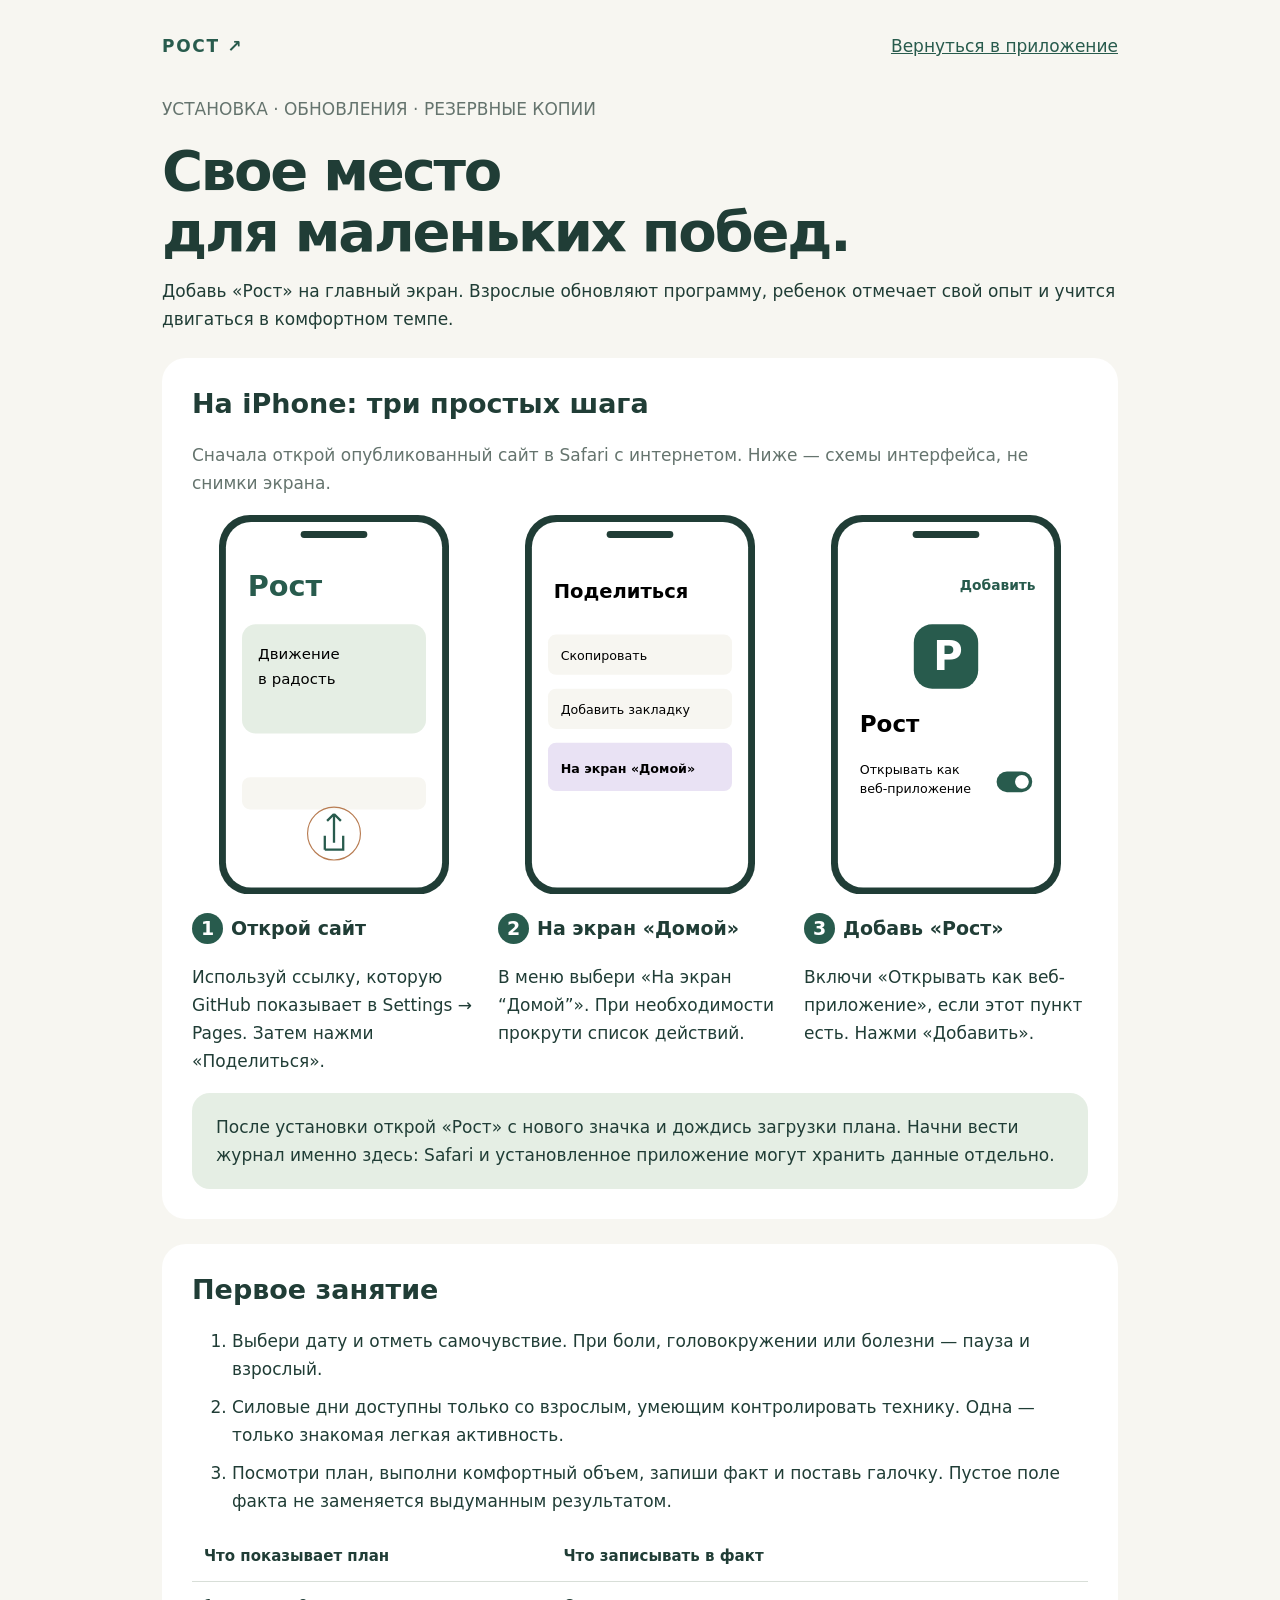
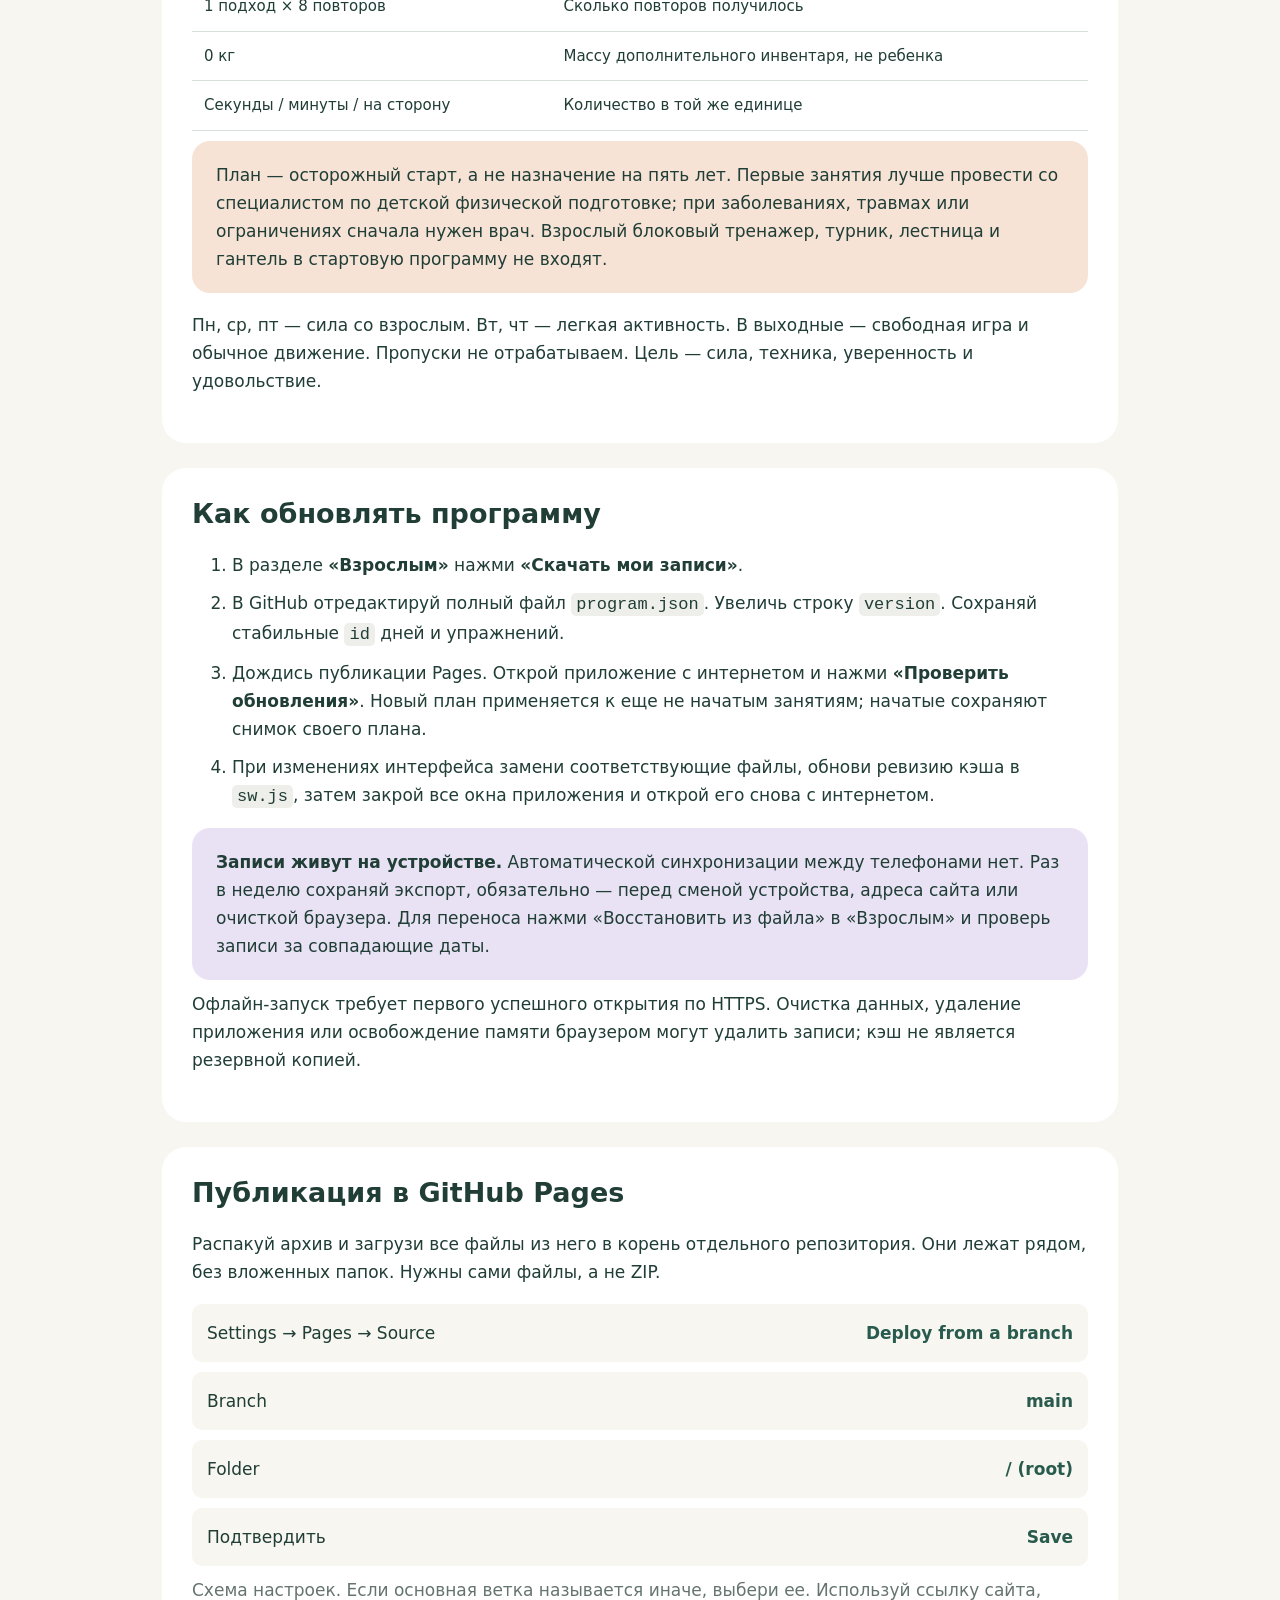
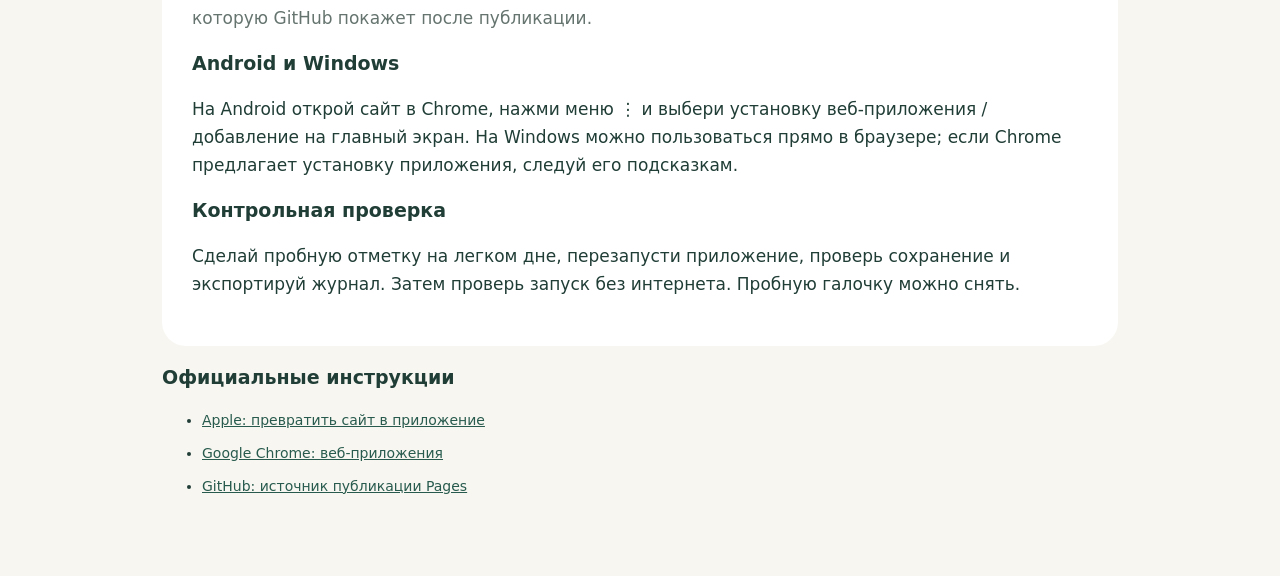
==== install.html @ 96322a13 "Publish Rost training diary PWA with starter plan and illustrated guide" ====
<!doctype html><html lang="ru"><meta charset="utf-8"><meta name="viewport" content="width=device-width,initial-scale=1"><meta name="theme-color" content="#285b4d"><title>Рост · установка и обновления</title><style>*{box-sizing:border-box}body{margin:0;background:#f7f6f1;color:#203d36;font:17px/1.65 system-ui,sans-serif}main{max-width:1000px;margin:auto;padding:32px 22px 70px}a{color:#285b4d}nav{display:flex;justify-content:space-between;gap:20px;margin-bottom:35px}.brand{font-weight:800;text-decoration:none;letter-spacing:.1em}h1{font-size:clamp(34px,7vw,56px);line-height:1.08;letter-spacing:-.04em;margin:15px 0}h2{font-size:27px;line-height:1.2;margin:0 0 20px}h3{font-size:19px;line-height:1.3}p{margin:10px 0 18px}.muted{color:#65746e}.box{background:white;padding:30px;border-radius:24px;margin-top:25px}.callout{background:#e5eee4;padding:20px 24px;border-radius:18px}.peach{background:#f6e3d6}.lilac{background:#e9e2f4}.phones{display:grid;grid-template-columns:repeat(3,1fr);gap:22px}.phone{width:100%;max-width:230px;height:auto;display:block;margin:auto}.num{display:inline-grid;place-items:center;background:#285b4d;color:white;border-radius:50%;width:31px;height:31px;font-weight:bold;margin-right:8px}table{width:100%;border-collapse:collapse;font-size:15px}td,th{text-align:left;padding:12px;border-bottom:1px solid #d8ded8}.setting{padding:15px;background:#f7f6f1;border-radius:10px;margin-top:10px;display:flex;justify-content:space-between;gap:20px}.setting b{color:#285b4d}code{font-family:ui-monospace,monospace;background:#eeefea;padding:2px 5px;border-radius:5px}li{margin:10px 0}.sources{font-size:14px}@media(max-width:650px){.phones{grid-template-columns:1fr}.box{padding:22px}.step{border-bottom:1px solid #e0e5de;padding-bottom:18px}.phone{max-width:190px}h2{font-size:25px}}@media print{nav{display:none}.box{break-inside:avoid}.phones{grid-template-columns:repeat(3,1fr)}body{font-size:12px}}</style><main><nav><a class="brand" href="./">РОСТ ↗</a><a href="./">Вернуться в приложение</a></nav><p class="muted">УСТАНОВКА · ОБНОВЛЕНИЯ · РЕЗЕРВНЫЕ КОПИИ</p><h1>Свое место<br>для маленьких побед.</h1><p>Добавь «Рост» на главный экран. Взрослые обновляют программу, ребенок отмечает свой опыт и учится двигаться в комфортном темпе.</p><section class="box"><h2>На iPhone: три простых шага</h2><p class="muted">Сначала открой опубликованный сайт в Safari с интернетом. Ниже — схемы интерфейса, не снимки экрана.</p><div class="phones"><article class="step"><svg class="phone" viewBox="0 0 200 330" role="img" aria-label="Схема шага 1: Открой сайт"><rect width="200" height="330" rx="27" fill="#203d36"/><rect x="6" y="6" width="188" height="318" rx="22" fill="white"/><rect x="71" y="14" width="58" height="6" rx="3" fill="#203d36"/><text x="25" y="70" font-size="25" fill="#285b4d" font-weight="700">Рост</text><rect x="20" y="95" width="160" height="95" rx="12" fill="#e5eee4"/><text x="34" y="125" font-size="13">Движение</text><text x="34" y="147" font-size="13">в радость</text><rect x="20" y="228" width="160" height="28" rx="7" fill="#f7f6f1"/><path d="M92 291h16v-12M92 291v-12M100 285v-25m0 0-6 6m6-6 6 6" stroke="#285b4d" stroke-width="2" fill="none"/><circle cx="100" cy="277" r="23" stroke="#b87c52" fill="none"/></svg><h3><span class="num">1</span>Открой сайт</h3><p>Используй ссылку, которую GitHub показывает в Settings → Pages. Затем нажми «Поделиться».</p></article><article class="step"><svg class="phone" viewBox="0 0 200 330" role="img" aria-label="Схема шага 2: На экран «Домой»"><rect width="200" height="330" rx="27" fill="#203d36"/><rect x="6" y="6" width="188" height="318" rx="22" fill="white"/><rect x="71" y="14" width="58" height="6" rx="3" fill="#203d36"/><text x="25" y="72" font-size="17" font-weight="700">Поделиться</text><rect x="20" y="104" width="160" height="35" rx="7" fill="#f7f6f1"/><text x="31" y="126" font-size="11">Скопировать</text><rect x="20" y="151" width="160" height="35" rx="7" fill="#f7f6f1"/><text x="31" y="173" font-size="11">Добавить закладку</text><rect x="20" y="198" width="160" height="42" rx="7" fill="#e9e2f4"/><text x="31" y="224" font-size="11" font-weight="700">На экран «Домой»</text></svg><h3><span class="num">2</span>На экран «Домой»</h3><p>В меню выбери «На экран “Домой”». При необходимости прокрути список действий.</p></article><article class="step"><svg class="phone" viewBox="0 0 200 330" role="img" aria-label="Схема шага 3: Добавь «Рост»"><rect width="200" height="330" rx="27" fill="#203d36"/><rect x="6" y="6" width="188" height="318" rx="22" fill="white"/><rect x="71" y="14" width="58" height="6" rx="3" fill="#203d36"/><text x="112" y="65" font-size="12" fill="#285b4d" font-weight="700">Добавить</text><rect x="72" y="95" width="56" height="56" rx="16" fill="#285b4d"/><text x="89" y="135" font-size="35" fill="white" font-weight="700">Р</text><text x="25" y="189" font-size="20" font-weight="700">Рост</text><text x="25" y="225" font-size="11">Открывать как</text><text x="25" y="242" font-size="11">веб-приложение</text><rect x="144" y="223" width="31" height="18" rx="9" fill="#285b4d"/><circle cx="166" cy="232" r="6" fill="white"/></svg><h3><span class="num">3</span>Добавь «Рост»</h3><p>Включи «Открывать как веб-приложение», если этот пункт есть. Нажми «Добавить».</p></article></div><div class="callout">После установки открой «Рост» с нового значка и дождись загрузки плана. Начни вести журнал именно здесь: Safari и установленное приложение могут хранить данные отдельно.</div></section><section class="box"><h2>Первое занятие</h2><ol><li>Выбери дату и отметь самочувствие. При боли, головокружении или болезни — пауза и взрослый.</li><li>Силовые дни доступны только со взрослым, умеющим контролировать технику. Одна — только знакомая легкая активность.</li><li>Посмотри план, выполни комфортный объем, запиши факт и поставь галочку. Пустое поле факта не заменяется выдуманным результатом.</li></ol><table><tr><th>Что показывает план</th><th>Что записывать в факт</th></tr><tr><td>1 подход × 8 повторов</td><td>Сколько повторов получилось</td></tr><tr><td>0 кг</td><td>Массу дополнительного инвентаря, не ребенка</td></tr><tr><td>Секунды / минуты / на сторону</td><td>Количество в той же единице</td></tr></table><p class="callout peach">План — осторожный старт, а не назначение на пять лет. Первые занятия лучше провести со специалистом по детской физической подготовке; при заболеваниях, травмах или ограничениях сначала нужен врач. Взрослый блоковый тренажер, турник, лестница и гантель в стартовую программу не входят.</p><p>Пн, ср, пт — сила со взрослым. Вт, чт — легкая активность. В выходные — свободная игра и обычное движение. Пропуски не отрабатываем. Цель — сила, техника, уверенность и удовольствие.</p></section><section class="box"><h2>Как обновлять программу</h2><ol><li>В разделе <b>«Взрослым»</b> нажми <b>«Скачать мои записи»</b>.</li><li>В GitHub отредактируй полный файл <code>program.json</code>. Увеличь строку <code>version</code>. Сохраняй стабильные <code>id</code> дней и упражнений.</li><li>Дождись публикации Pages. Открой приложение с интернетом и нажми <b>«Проверить обновления»</b>. Новый план применяется к еще не начатым занятиям; начатые сохраняют снимок своего плана.</li><li>При изменениях интерфейса замени соответствующие файлы, обнови ревизию кэша в <code>sw.js</code>, затем закрой все окна приложения и открой его снова с интернетом.</li></ol><div class="callout lilac"><b>Записи живут на устройстве.</b> Автоматической синхронизации между телефонами нет. Раз в неделю сохраняй экспорт, обязательно — перед сменой устройства, адреса сайта или очисткой браузера. Для переноса нажми «Восстановить из файла» в «Взрослым» и проверь записи за совпадающие даты.</div><p>Офлайн-запуск требует первого успешного открытия по HTTPS. Очистка данных, удаление приложения или освобождение памяти браузером могут удалить записи; кэш не является резервной копией.</p></section><section class="box"><h2>Публикация в GitHub Pages</h2><p>Распакуй архив и загрузи все файлы из него в корень отдельного репозитория. Они лежат рядом, без вложенных папок. Нужны сами файлы, а не ZIP.</p><div class="setting"><span>Settings → Pages → Source</span><b>Deploy from a branch</b></div><div class="setting"><span>Branch</span><b>main</b></div><div class="setting"><span>Folder</span><b>/ (root)</b></div><div class="setting"><span>Подтвердить</span><b>Save</b></div><p class="muted">Схема настроек. Если основная ветка называется иначе, выбери ее. Используй ссылку сайта, которую GitHub покажет после публикации.</p><h3>Android и Windows</h3><p>На Android открой сайт в Chrome, нажми меню ⋮ и выбери установку веб-приложения / добавление на главный экран. На Windows можно пользоваться прямо в браузере; если Chrome предлагает установку приложения, следуй его подсказкам.</p><h3>Контрольная проверка</h3><p>Сделай пробную отметку на легком дне, перезапусти приложение, проверь сохранение и экспортируй журнал. Затем проверь запуск без интернета. Пробную галочку можно снять.</p></section><section class="sources"><h3>Официальные инструкции</h3><ul><li><a href="https://support.apple.com/guide/iphone/iphea86e5236/ios" target="_blank" rel="noopener">Apple: превратить сайт в приложение</a></li><li><a href="https://support.google.com/chrome/answer/9658361" target="_blank" rel="noopener">Google Chrome: веб-приложения</a></li><li><a href="https://docs.github.com/en/pages/getting-started-with-github-pages/configuring-a-publishing-source-for-your-github-pages-site" target="_blank" rel="noopener">GitHub: источник публикации Pages</a></li></ul></section></main></html>
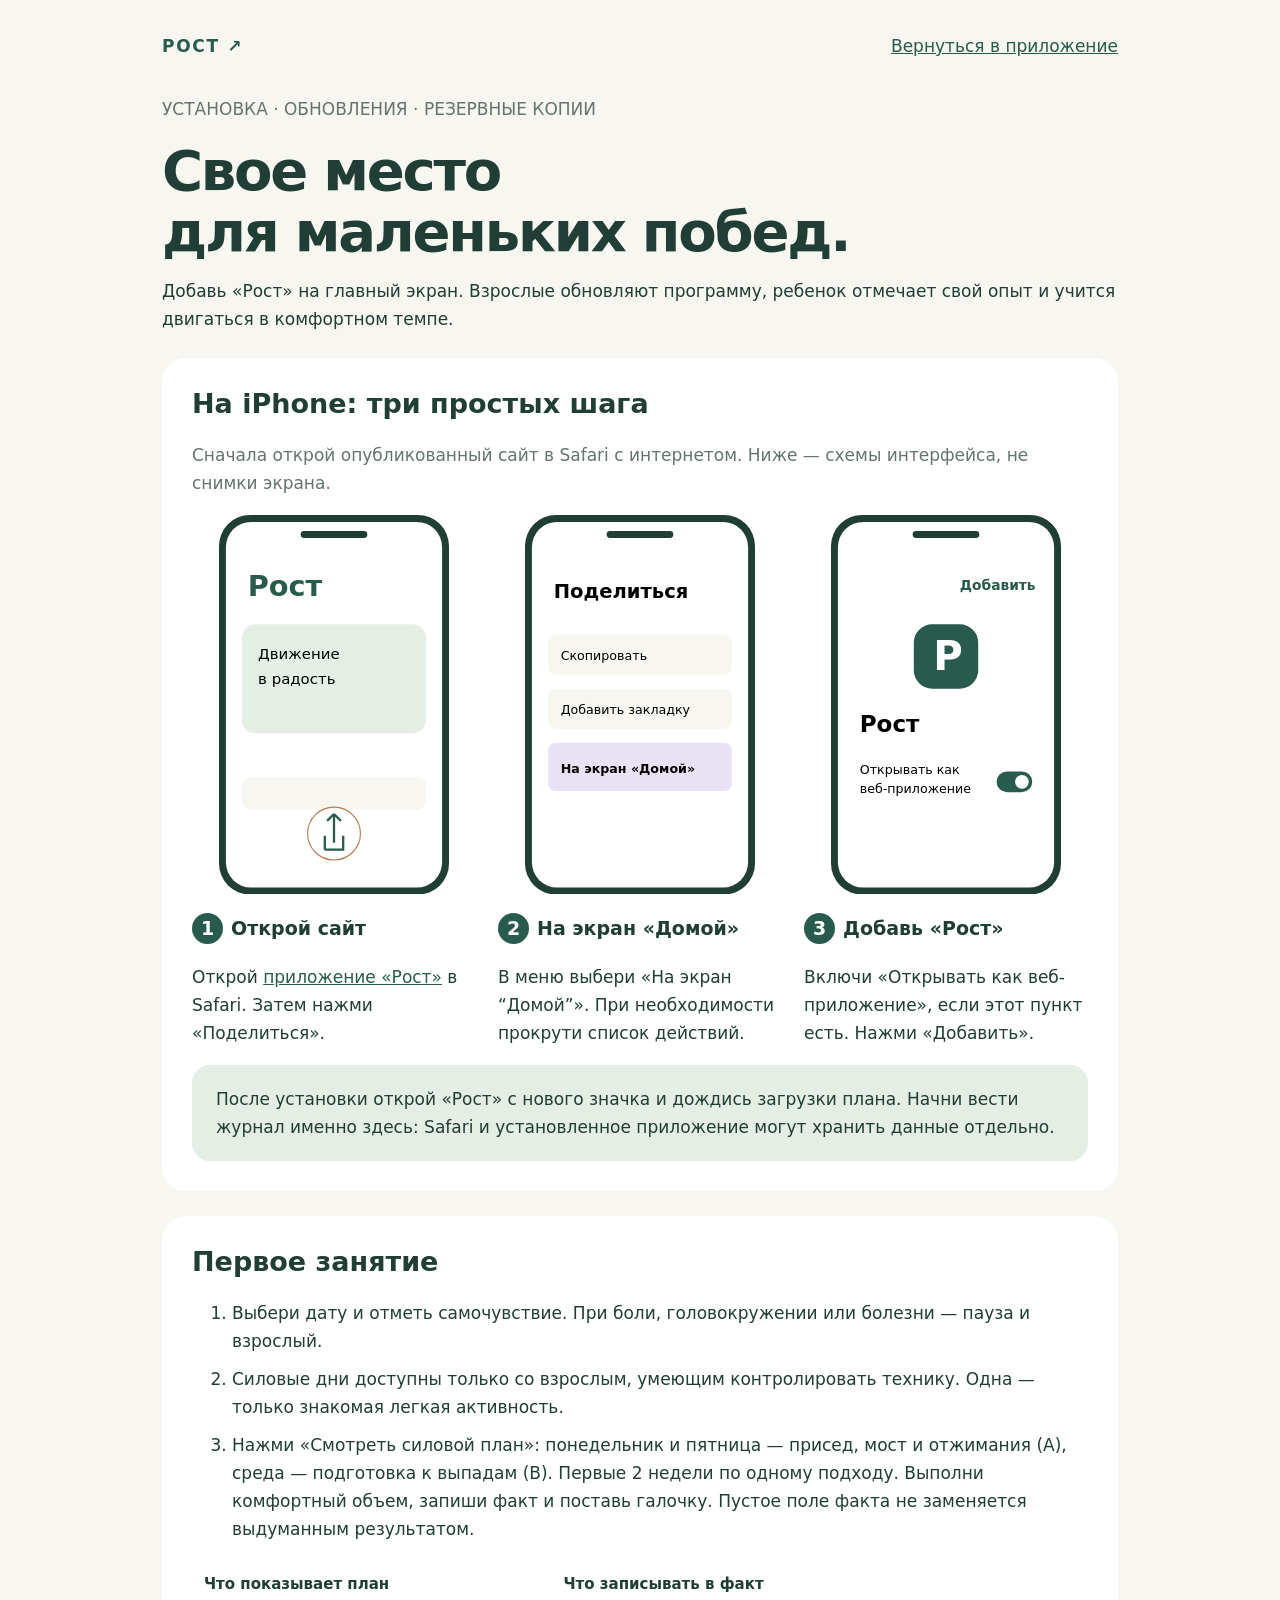
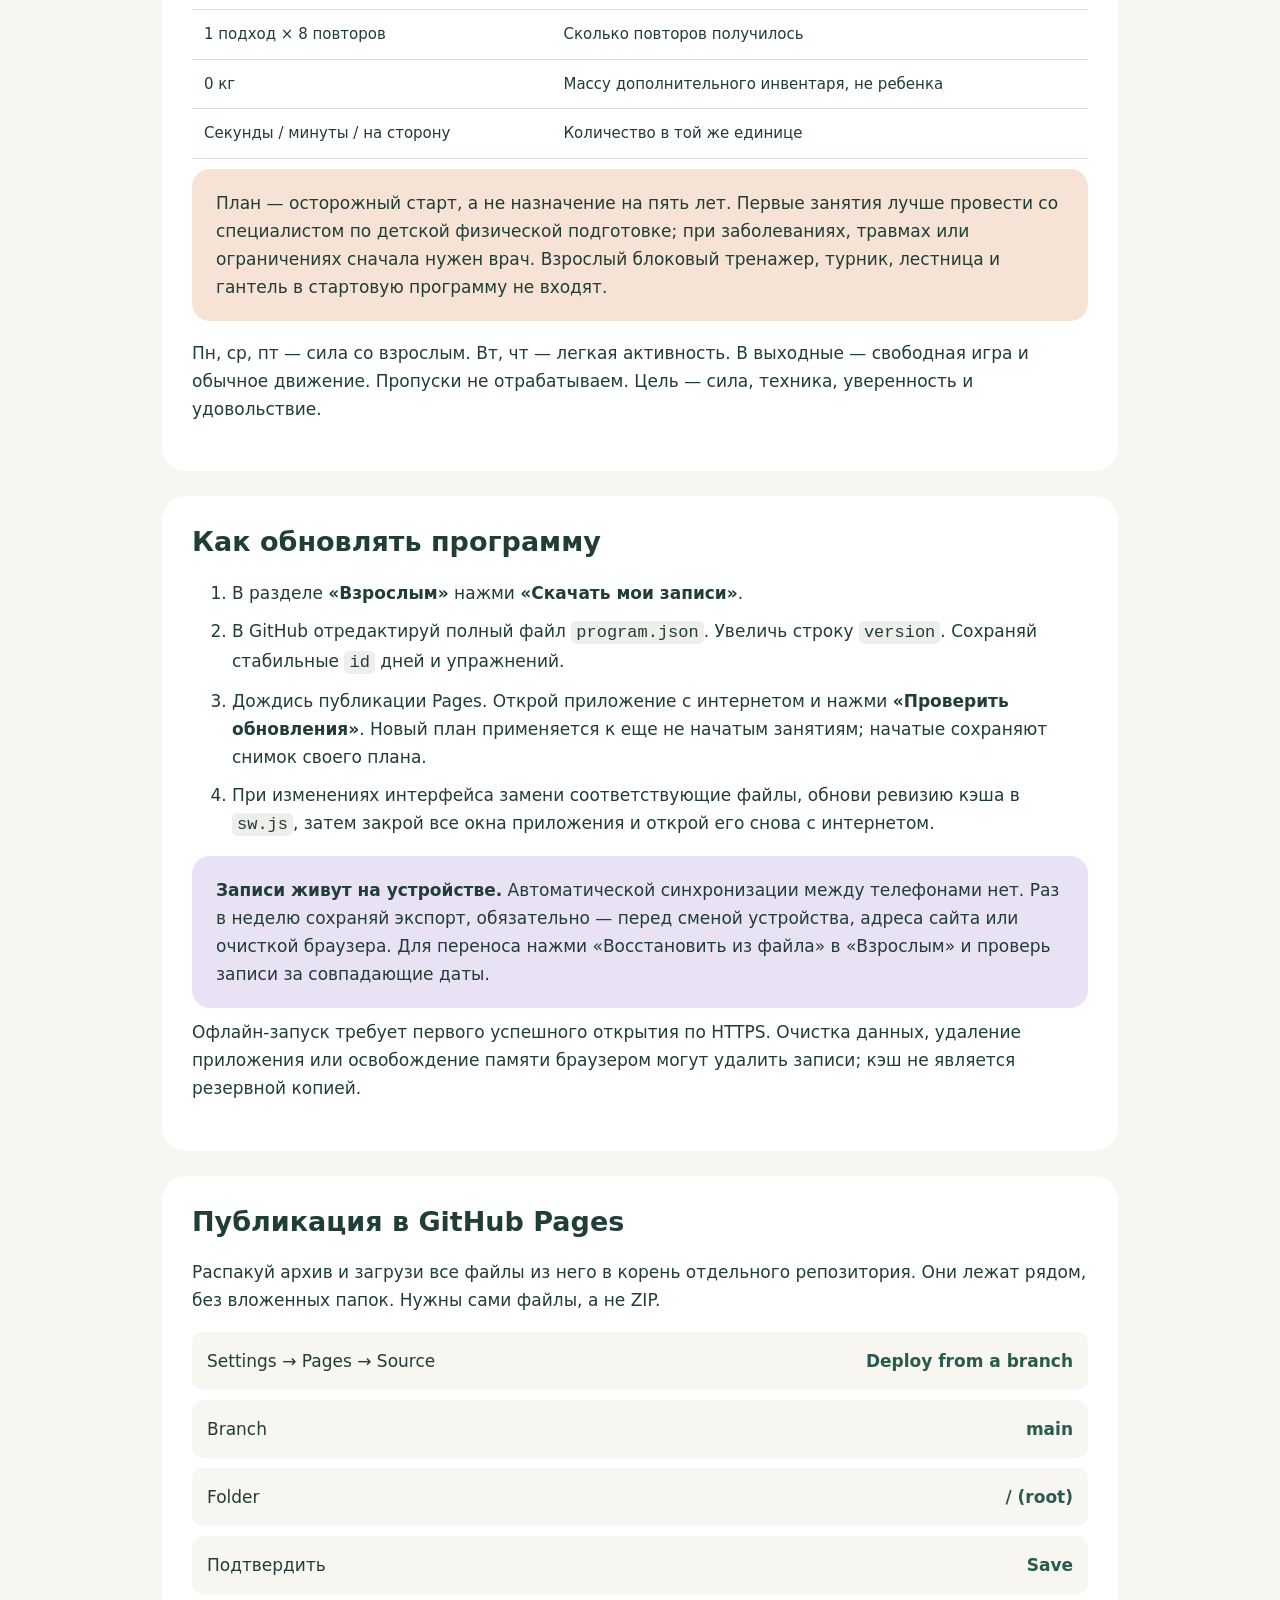
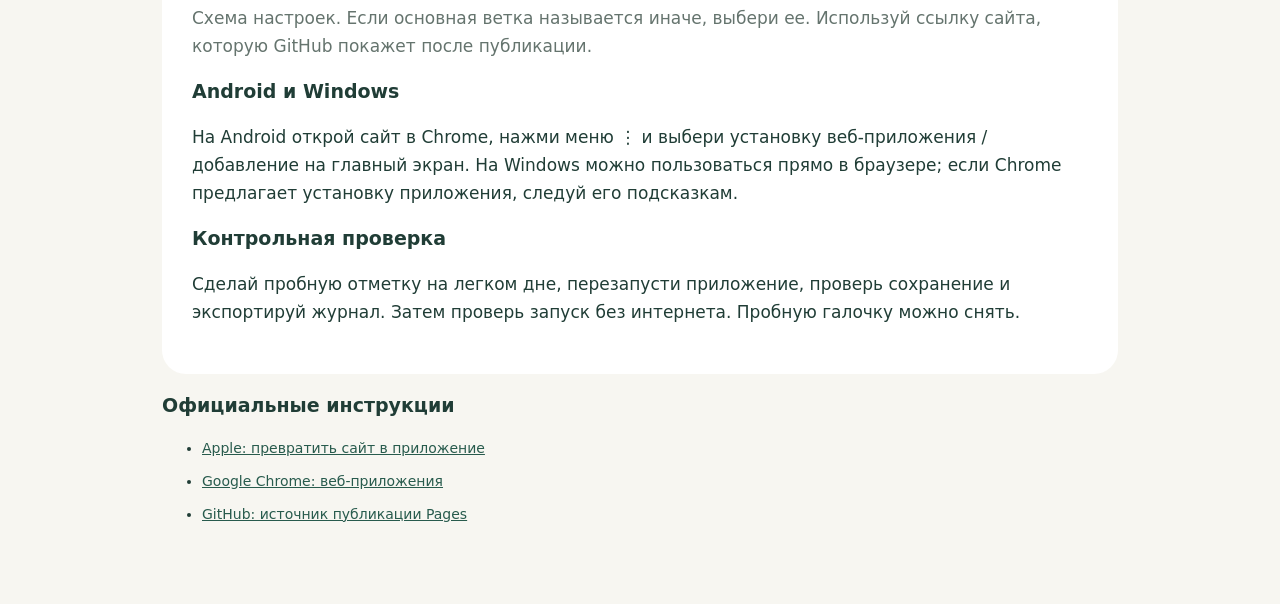
==== commit 1725d7b1: "Clarify bodyweight strength plan and show supervised sessions before starting" ====
--- a/install.html
+++ b/install.html
@@ -1 +1 @@
-<!doctype html><html lang="ru"><meta charset="utf-8"><meta name="viewport" content="width=device-width,initial-scale=1"><meta name="theme-color" content="#285b4d"><title>Рост · установка и обновления</title><style>*{box-sizing:border-box}body{margin:0;background:#f7f6f1;color:#203d36;font:17px/1.65 system-ui,sans-serif}main{max-width:1000px;margin:auto;padding:32px 22px 70px}a{color:#285b4d}nav{display:flex;justify-content:space-between;gap:20px;margin-bottom:35px}.brand{font-weight:800;text-decoration:none;letter-spacing:.1em}h1{font-size:clamp(34px,7vw,56px);line-height:1.08;letter-spacing:-.04em;margin:15px 0}h2{font-size:27px;line-height:1.2;margin:0 0 20px}h3{font-size:19px;line-height:1.3}p{margin:10px 0 18px}.muted{color:#65746e}.box{background:white;padding:30px;border-radius:24px;margin-top:25px}.callout{background:#e5eee4;padding:20px 24px;border-radius:18px}.peach{background:#f6e3d6}.lilac{background:#e9e2f4}.phones{display:grid;grid-template-columns:repeat(3,1fr);gap:22px}.phone{width:100%;max-width:230px;height:auto;display:block;margin:auto}.num{display:inline-grid;place-items:center;background:#285b4d;color:white;border-radius:50%;width:31px;height:31px;font-weight:bold;margin-right:8px}table{width:100%;border-collapse:collapse;font-size:15px}td,th{text-align:left;padding:12px;border-bottom:1px solid #d8ded8}.setting{padding:15px;background:#f7f6f1;border-radius:10px;margin-top:10px;display:flex;justify-content:space-between;gap:20px}.setting b{color:#285b4d}code{font-family:ui-monospace,monospace;background:#eeefea;padding:2px 5px;border-radius:5px}li{margin:10px 0}.sources{font-size:14px}@media(max-width:650px){.phones{grid-template-columns:1fr}.box{padding:22px}.step{border-bottom:1px solid #e0e5de;padding-bottom:18px}.phone{max-width:190px}h2{font-size:25px}}@media print{nav{display:none}.box{break-inside:avoid}.phones{grid-template-columns:repeat(3,1fr)}body{font-size:12px}}</style><main><nav><a class="brand" href="./">РОСТ ↗</a><a href="./">Вернуться в приложение</a></nav><p class="muted">УСТАНОВКА · ОБНОВЛЕНИЯ · РЕЗЕРВНЫЕ КОПИИ</p><h1>Свое место<br>для маленьких побед.</h1><p>Добавь «Рост» на главный экран. Взрослые обновляют программу, ребенок отмечает свой опыт и учится двигаться в комфортном темпе.</p><section class="box"><h2>На iPhone: три простых шага</h2><p class="muted">Сначала открой опубликованный сайт в Safari с интернетом. Ниже — схемы интерфейса, не снимки экрана.</p><div class="phones"><article class="step"><svg class="phone" viewBox="0 0 200 330" role="img" aria-label="Схема шага 1: Открой сайт"><rect width="200" height="330" rx="27" fill="#203d36"/><rect x="6" y="6" width="188" height="318" rx="22" fill="white"/><rect x="71" y="14" width="58" height="6" rx="3" fill="#203d36"/><text x="25" y="70" font-size="25" fill="#285b4d" font-weight="700">Рост</text><rect x="20" y="95" width="160" height="95" rx="12" fill="#e5eee4"/><text x="34" y="125" font-size="13">Движение</text><text x="34" y="147" font-size="13">в радость</text><rect x="20" y="228" width="160" height="28" rx="7" fill="#f7f6f1"/><path d="M92 291h16v-12M92 291v-12M100 285v-25m0 0-6 6m6-6 6 6" stroke="#285b4d" stroke-width="2" fill="none"/><circle cx="100" cy="277" r="23" stroke="#b87c52" fill="none"/></svg><h3><span class="num">1</span>Открой сайт</h3><p>Используй ссылку, которую GitHub показывает в Settings → Pages. Затем нажми «Поделиться».</p></article><article class="step"><svg class="phone" viewBox="0 0 200 330" role="img" aria-label="Схема шага 2: На экран «Домой»"><rect width="200" height="330" rx="27" fill="#203d36"/><rect x="6" y="6" width="188" height="318" rx="22" fill="white"/><rect x="71" y="14" width="58" height="6" rx="3" fill="#203d36"/><text x="25" y="72" font-size="17" font-weight="700">Поделиться</text><rect x="20" y="104" width="160" height="35" rx="7" fill="#f7f6f1"/><text x="31" y="126" font-size="11">Скопировать</text><rect x="20" y="151" width="160" height="35" rx="7" fill="#f7f6f1"/><text x="31" y="173" font-size="11">Добавить закладку</text><rect x="20" y="198" width="160" height="42" rx="7" fill="#e9e2f4"/><text x="31" y="224" font-size="11" font-weight="700">На экран «Домой»</text></svg><h3><span class="num">2</span>На экран «Домой»</h3><p>В меню выбери «На экран “Домой”». При необходимости прокрути список действий.</p></article><article class="step"><svg class="phone" viewBox="0 0 200 330" role="img" aria-label="Схема шага 3: Добавь «Рост»"><rect width="200" height="330" rx="27" fill="#203d36"/><rect x="6" y="6" width="188" height="318" rx="22" fill="white"/><rect x="71" y="14" width="58" height="6" rx="3" fill="#203d36"/><text x="112" y="65" font-size="12" fill="#285b4d" font-weight="700">Добавить</text><rect x="72" y="95" width="56" height="56" rx="16" fill="#285b4d"/><text x="89" y="135" font-size="35" fill="white" font-weight="700">Р</text><text x="25" y="189" font-size="20" font-weight="700">Рост</text><text x="25" y="225" font-size="11">Открывать как</text><text x="25" y="242" font-size="11">веб-приложение</text><rect x="144" y="223" width="31" height="18" rx="9" fill="#285b4d"/><circle cx="166" cy="232" r="6" fill="white"/></svg><h3><span class="num">3</span>Добавь «Рост»</h3><p>Включи «Открывать как веб-приложение», если этот пункт есть. Нажми «Добавить».</p></article></div><div class="callout">После установки открой «Рост» с нового значка и дождись загрузки плана. Начни вести журнал именно здесь: Safari и установленное приложение могут хранить данные отдельно.</div></section><section class="box"><h2>Первое занятие</h2><ol><li>Выбери дату и отметь самочувствие. При боли, головокружении или болезни — пауза и взрослый.</li><li>Силовые дни доступны только со взрослым, умеющим контролировать технику. Одна — только знакомая легкая активность.</li><li>Посмотри план, выполни комфортный объем, запиши факт и поставь галочку. Пустое поле факта не заменяется выдуманным результатом.</li></ol><table><tr><th>Что показывает план</th><th>Что записывать в факт</th></tr><tr><td>1 подход × 8 повторов</td><td>Сколько повторов получилось</td></tr><tr><td>0 кг</td><td>Массу дополнительного инвентаря, не ребенка</td></tr><tr><td>Секунды / минуты / на сторону</td><td>Количество в той же единице</td></tr></table><p class="callout peach">План — осторожный старт, а не назначение на пять лет. Первые занятия лучше провести со специалистом по детской физической подготовке; при заболеваниях, травмах или ограничениях сначала нужен врач. Взрослый блоковый тренажер, турник, лестница и гантель в стартовую программу не входят.</p><p>Пн, ср, пт — сила со взрослым. Вт, чт — легкая активность. В выходные — свободная игра и обычное движение. Пропуски не отрабатываем. Цель — сила, техника, уверенность и удовольствие.</p></section><section class="box"><h2>Как обновлять программу</h2><ol><li>В разделе <b>«Взрослым»</b> нажми <b>«Скачать мои записи»</b>.</li><li>В GitHub отредактируй полный файл <code>program.json</code>. Увеличь строку <code>version</code>. Сохраняй стабильные <code>id</code> дней и упражнений.</li><li>Дождись публикации Pages. Открой приложение с интернетом и нажми <b>«Проверить обновления»</b>. Новый план применяется к еще не начатым занятиям; начатые сохраняют снимок своего плана.</li><li>При изменениях интерфейса замени соответствующие файлы, обнови ревизию кэша в <code>sw.js</code>, затем закрой все окна приложения и открой его снова с интернетом.</li></ol><div class="callout lilac"><b>Записи живут на устройстве.</b> Автоматической синхронизации между телефонами нет. Раз в неделю сохраняй экспорт, обязательно — перед сменой устройства, адреса сайта или очисткой браузера. Для переноса нажми «Восстановить из файла» в «Взрослым» и проверь записи за совпадающие даты.</div><p>Офлайн-запуск требует первого успешного открытия по HTTPS. Очистка данных, удаление приложения или освобождение памяти браузером могут удалить записи; кэш не является резервной копией.</p></section><section class="box"><h2>Публикация в GitHub Pages</h2><p>Распакуй архив и загрузи все файлы из него в корень отдельного репозитория. Они лежат рядом, без вложенных папок. Нужны сами файлы, а не ZIP.</p><div class="setting"><span>Settings → Pages → Source</span><b>Deploy from a branch</b></div><div class="setting"><span>Branch</span><b>main</b></div><div class="setting"><span>Folder</span><b>/ (root)</b></div><div class="setting"><span>Подтвердить</span><b>Save</b></div><p class="muted">Схема настроек. Если основная ветка называется иначе, выбери ее. Используй ссылку сайта, которую GitHub покажет после публикации.</p><h3>Android и Windows</h3><p>На Android открой сайт в Chrome, нажми меню ⋮ и выбери установку веб-приложения / добавление на главный экран. На Windows можно пользоваться прямо в браузере; если Chrome предлагает установку приложения, следуй его подсказкам.</p><h3>Контрольная проверка</h3><p>Сделай пробную отметку на легком дне, перезапусти приложение, проверь сохранение и экспортируй журнал. Затем проверь запуск без интернета. Пробную галочку можно снять.</p></section><section class="sources"><h3>Официальные инструкции</h3><ul><li><a href="https://support.apple.com/guide/iphone/iphea86e5236/ios" target="_blank" rel="noopener">Apple: превратить сайт в приложение</a></li><li><a href="https://support.google.com/chrome/answer/9658361" target="_blank" rel="noopener">Google Chrome: веб-приложения</a></li><li><a href="https://docs.github.com/en/pages/getting-started-with-github-pages/configuring-a-publishing-source-for-your-github-pages-site" target="_blank" rel="noopener">GitHub: источник публикации Pages</a></li></ul></section></main></html>+<!doctype html><html lang="ru"><meta charset="utf-8"><meta name="viewport" content="width=device-width,initial-scale=1"><meta name="theme-color" content="#285b4d"><title>Рост · установка и обновления</title><style>*{box-sizing:border-box}body{margin:0;background:#f7f6f1;color:#203d36;font:17px/1.65 system-ui,sans-serif}main{max-width:1000px;margin:auto;padding:32px 22px 70px}a{color:#285b4d}nav{display:flex;justify-content:space-between;gap:20px;margin-bottom:35px}.brand{font-weight:800;text-decoration:none;letter-spacing:.1em}h1{font-size:clamp(34px,7vw,56px);line-height:1.08;letter-spacing:-.04em;margin:15px 0}h2{font-size:27px;line-height:1.2;margin:0 0 20px}h3{font-size:19px;line-height:1.3}p{margin:10px 0 18px}.muted{color:#65746e}.box{background:white;padding:30px;border-radius:24px;margin-top:25px}.callout{background:#e5eee4;padding:20px 24px;border-radius:18px}.peach{background:#f6e3d6}.lilac{background:#e9e2f4}.phones{display:grid;grid-template-columns:repeat(3,1fr);gap:22px}.phone{width:100%;max-width:230px;height:auto;display:block;margin:auto}.num{display:inline-grid;place-items:center;background:#285b4d;color:white;border-radius:50%;width:31px;height:31px;font-weight:bold;margin-right:8px}table{width:100%;border-collapse:collapse;font-size:15px}td,th{text-align:left;padding:12px;border-bottom:1px solid #d8ded8}.setting{padding:15px;background:#f7f6f1;border-radius:10px;margin-top:10px;display:flex;justify-content:space-between;gap:20px}.setting b{color:#285b4d}code{font-family:ui-monospace,monospace;background:#eeefea;padding:2px 5px;border-radius:5px}li{margin:10px 0}.sources{font-size:14px}@media(max-width:650px){.phones{grid-template-columns:1fr}.box{padding:22px}.step{border-bottom:1px solid #e0e5de;padding-bottom:18px}.phone{max-width:190px}h2{font-size:25px}}@media print{nav{display:none}.box{break-inside:avoid}.phones{grid-template-columns:repeat(3,1fr)}body{font-size:12px}}</style><main><nav><a class="brand" href="./">РОСТ ↗</a><a href="./">Вернуться в приложение</a></nav><p class="muted">УСТАНОВКА · ОБНОВЛЕНИЯ · РЕЗЕРВНЫЕ КОПИИ</p><h1>Свое место<br>для маленьких побед.</h1><p>Добавь «Рост» на главный экран. Взрослые обновляют программу, ребенок отмечает свой опыт и учится двигаться в комфортном темпе.</p><section class="box"><h2>На iPhone: три простых шага</h2><p class="muted">Сначала открой опубликованный сайт в Safari с интернетом. Ниже — схемы интерфейса, не снимки экрана.</p><div class="phones"><article class="step"><svg class="phone" viewBox="0 0 200 330" role="img" aria-label="Схема шага 1: Открой сайт"><rect width="200" height="330" rx="27" fill="#203d36"/><rect x="6" y="6" width="188" height="318" rx="22" fill="white"/><rect x="71" y="14" width="58" height="6" rx="3" fill="#203d36"/><text x="25" y="70" font-size="25" fill="#285b4d" font-weight="700">Рост</text><rect x="20" y="95" width="160" height="95" rx="12" fill="#e5eee4"/><text x="34" y="125" font-size="13">Движение</text><text x="34" y="147" font-size="13">в радость</text><rect x="20" y="228" width="160" height="28" rx="7" fill="#f7f6f1"/><path d="M92 291h16v-12M92 291v-12M100 285v-25m0 0-6 6m6-6 6 6" stroke="#285b4d" stroke-width="2" fill="none"/><circle cx="100" cy="277" r="23" stroke="#b87c52" fill="none"/></svg><h3><span class="num">1</span>Открой сайт</h3><p>Открой <a href="./">приложение «Рост»</a> в Safari. Затем нажми «Поделиться».</p></article><article class="step"><svg class="phone" viewBox="0 0 200 330" role="img" aria-label="Схема шага 2: На экран «Домой»"><rect width="200" height="330" rx="27" fill="#203d36"/><rect x="6" y="6" width="188" height="318" rx="22" fill="white"/><rect x="71" y="14" width="58" height="6" rx="3" fill="#203d36"/><text x="25" y="72" font-size="17" font-weight="700">Поделиться</text><rect x="20" y="104" width="160" height="35" rx="7" fill="#f7f6f1"/><text x="31" y="126" font-size="11">Скопировать</text><rect x="20" y="151" width="160" height="35" rx="7" fill="#f7f6f1"/><text x="31" y="173" font-size="11">Добавить закладку</text><rect x="20" y="198" width="160" height="42" rx="7" fill="#e9e2f4"/><text x="31" y="224" font-size="11" font-weight="700">На экран «Домой»</text></svg><h3><span class="num">2</span>На экран «Домой»</h3><p>В меню выбери «На экран “Домой”». При необходимости прокрути список действий.</p></article><article class="step"><svg class="phone" viewBox="0 0 200 330" role="img" aria-label="Схема шага 3: Добавь «Рост»"><rect width="200" height="330" rx="27" fill="#203d36"/><rect x="6" y="6" width="188" height="318" rx="22" fill="white"/><rect x="71" y="14" width="58" height="6" rx="3" fill="#203d36"/><text x="112" y="65" font-size="12" fill="#285b4d" font-weight="700">Добавить</text><rect x="72" y="95" width="56" height="56" rx="16" fill="#285b4d"/><text x="89" y="135" font-size="35" fill="white" font-weight="700">Р</text><text x="25" y="189" font-size="20" font-weight="700">Рост</text><text x="25" y="225" font-size="11">Открывать как</text><text x="25" y="242" font-size="11">веб-приложение</text><rect x="144" y="223" width="31" height="18" rx="9" fill="#285b4d"/><circle cx="166" cy="232" r="6" fill="white"/></svg><h3><span class="num">3</span>Добавь «Рост»</h3><p>Включи «Открывать как веб-приложение», если этот пункт есть. Нажми «Добавить».</p></article></div><div class="callout">После установки открой «Рост» с нового значка и дождись загрузки плана. Начни вести журнал именно здесь: Safari и установленное приложение могут хранить данные отдельно.</div></section><section class="box"><h2>Первое занятие</h2><ol><li>Выбери дату и отметь самочувствие. При боли, головокружении или болезни — пауза и взрослый.</li><li>Силовые дни доступны только со взрослым, умеющим контролировать технику. Одна — только знакомая легкая активность.</li><li>Нажми «Смотреть силовой план»: понедельник и пятница — присед, мост и отжимания (A), среда — подготовка к выпадам (B). Первые 2 недели по одному подходу. Выполни комфортный объем, запиши факт и поставь галочку. Пустое поле факта не заменяется выдуманным результатом.</li></ol><table><tr><th>Что показывает план</th><th>Что записывать в факт</th></tr><tr><td>1 подход × 8 повторов</td><td>Сколько повторов получилось</td></tr><tr><td>0 кг</td><td>Массу дополнительного инвентаря, не ребенка</td></tr><tr><td>Секунды / минуты / на сторону</td><td>Количество в той же единице</td></tr></table><p class="callout peach">План — осторожный старт, а не назначение на пять лет. Первые занятия лучше провести со специалистом по детской физической подготовке; при заболеваниях, травмах или ограничениях сначала нужен врач. Взрослый блоковый тренажер, турник, лестница и гантель в стартовую программу не входят.</p><p>Пн, ср, пт — сила со взрослым. Вт, чт — легкая активность. В выходные — свободная игра и обычное движение. Пропуски не отрабатываем. Цель — сила, техника, уверенность и удовольствие.</p></section><section class="box"><h2>Как обновлять программу</h2><ol><li>В разделе <b>«Взрослым»</b> нажми <b>«Скачать мои записи»</b>.</li><li>В GitHub отредактируй полный файл <code>program.json</code>. Увеличь строку <code>version</code>. Сохраняй стабильные <code>id</code> дней и упражнений.</li><li>Дождись публикации Pages. Открой приложение с интернетом и нажми <b>«Проверить обновления»</b>. Новый план применяется к еще не начатым занятиям; начатые сохраняют снимок своего плана.</li><li>При изменениях интерфейса замени соответствующие файлы, обнови ревизию кэша в <code>sw.js</code>, затем закрой все окна приложения и открой его снова с интернетом.</li></ol><div class="callout lilac"><b>Записи живут на устройстве.</b> Автоматической синхронизации между телефонами нет. Раз в неделю сохраняй экспорт, обязательно — перед сменой устройства, адреса сайта или очисткой браузера. Для переноса нажми «Восстановить из файла» в «Взрослым» и проверь записи за совпадающие даты.</div><p>Офлайн-запуск требует первого успешного открытия по HTTPS. Очистка данных, удаление приложения или освобождение памяти браузером могут удалить записи; кэш не является резервной копией.</p></section><section class="box"><h2>Публикация в GitHub Pages</h2><p>Распакуй архив и загрузи все файлы из него в корень отдельного репозитория. Они лежат рядом, без вложенных папок. Нужны сами файлы, а не ZIP.</p><div class="setting"><span>Settings → Pages → Source</span><b>Deploy from a branch</b></div><div class="setting"><span>Branch</span><b>main</b></div><div class="setting"><span>Folder</span><b>/ (root)</b></div><div class="setting"><span>Подтвердить</span><b>Save</b></div><p class="muted">Схема настроек. Если основная ветка называется иначе, выбери ее. Используй ссылку сайта, которую GitHub покажет после публикации.</p><h3>Android и Windows</h3><p>На Android открой сайт в Chrome, нажми меню ⋮ и выбери установку веб-приложения / добавление на главный экран. На Windows можно пользоваться прямо в браузере; если Chrome предлагает установку приложения, следуй его подсказкам.</p><h3>Контрольная проверка</h3><p>Сделай пробную отметку на легком дне, перезапусти приложение, проверь сохранение и экспортируй журнал. Затем проверь запуск без интернета. Пробную галочку можно снять.</p></section><section class="sources"><h3>Официальные инструкции</h3><ul><li><a href="https://support.apple.com/guide/iphone/iphea86e5236/ios" target="_blank" rel="noopener">Apple: превратить сайт в приложение</a></li><li><a href="https://support.google.com/chrome/answer/9658361" target="_blank" rel="noopener">Google Chrome: веб-приложения</a></li><li><a href="https://docs.github.com/en/pages/getting-started-with-github-pages/configuring-a-publishing-source-for-your-github-pages-site" target="_blank" rel="noopener">GitHub: источник публикации Pages</a></li></ul></section></main></html>
